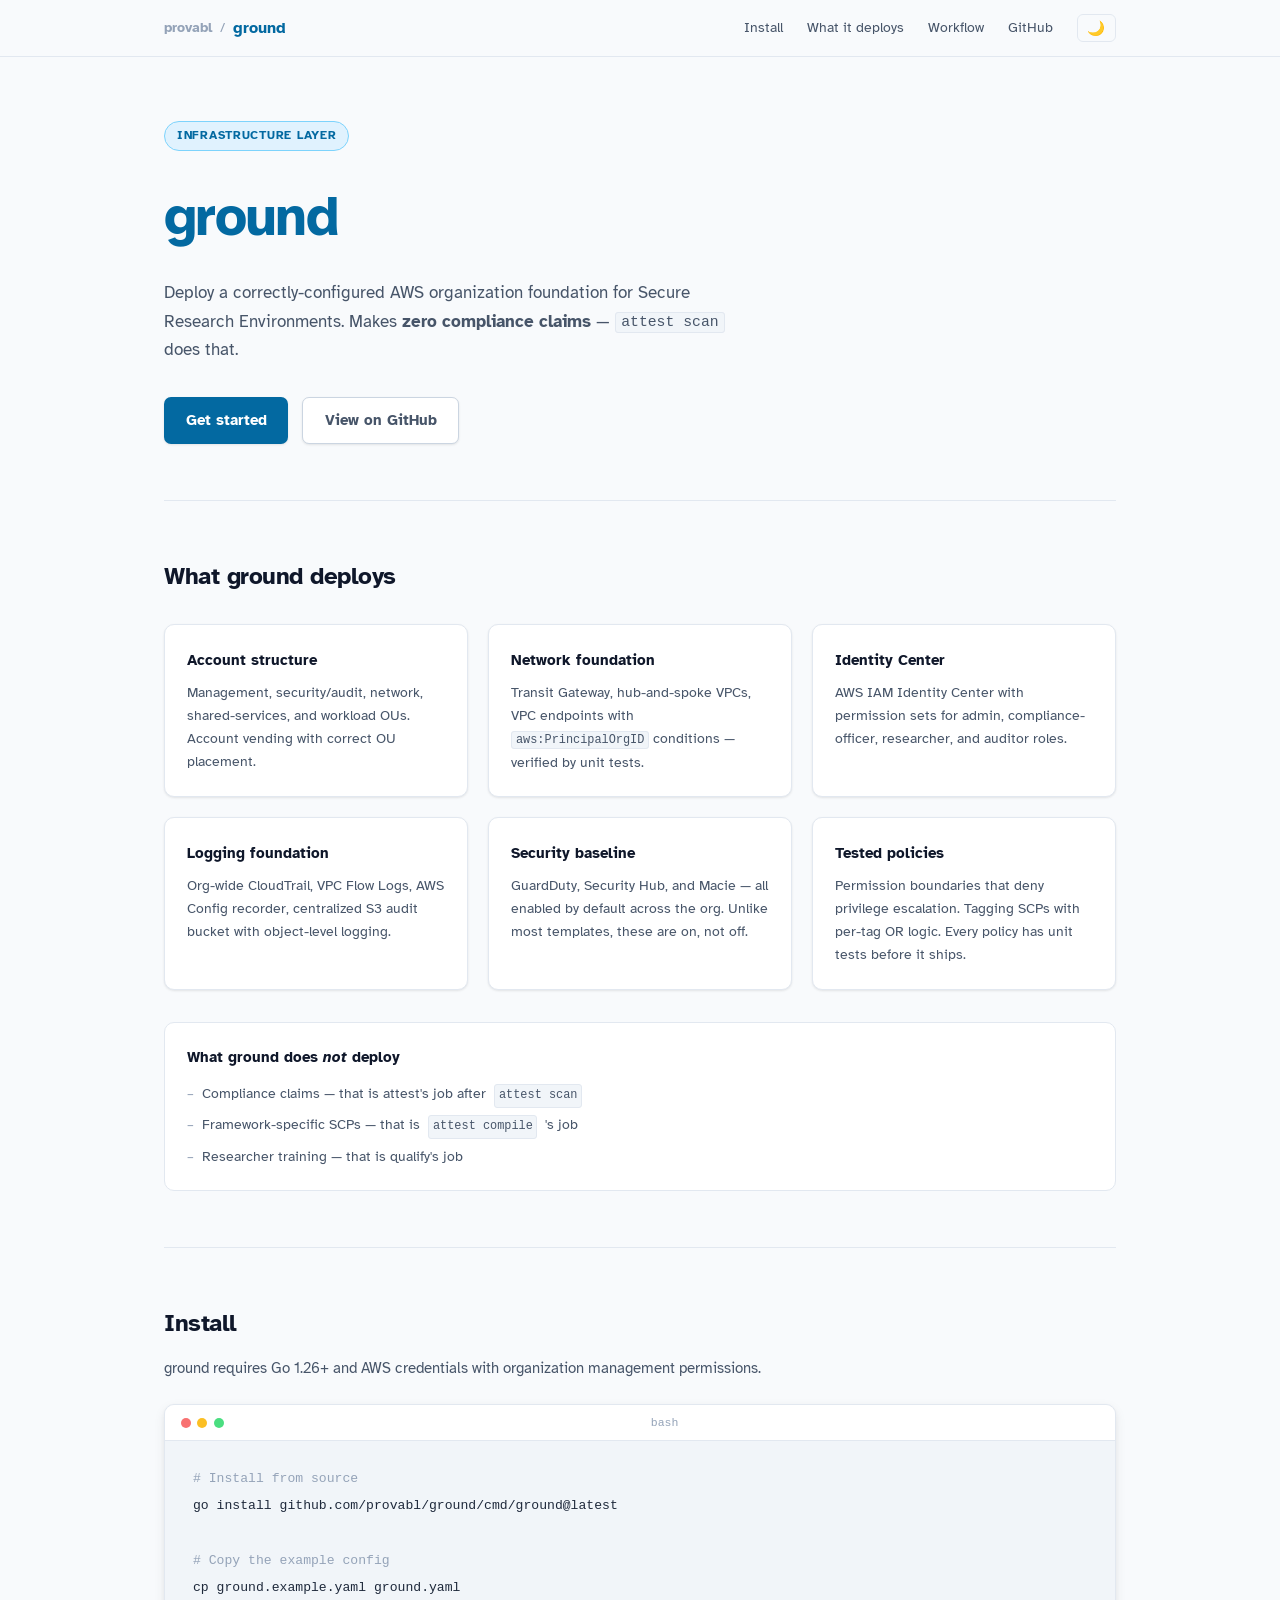
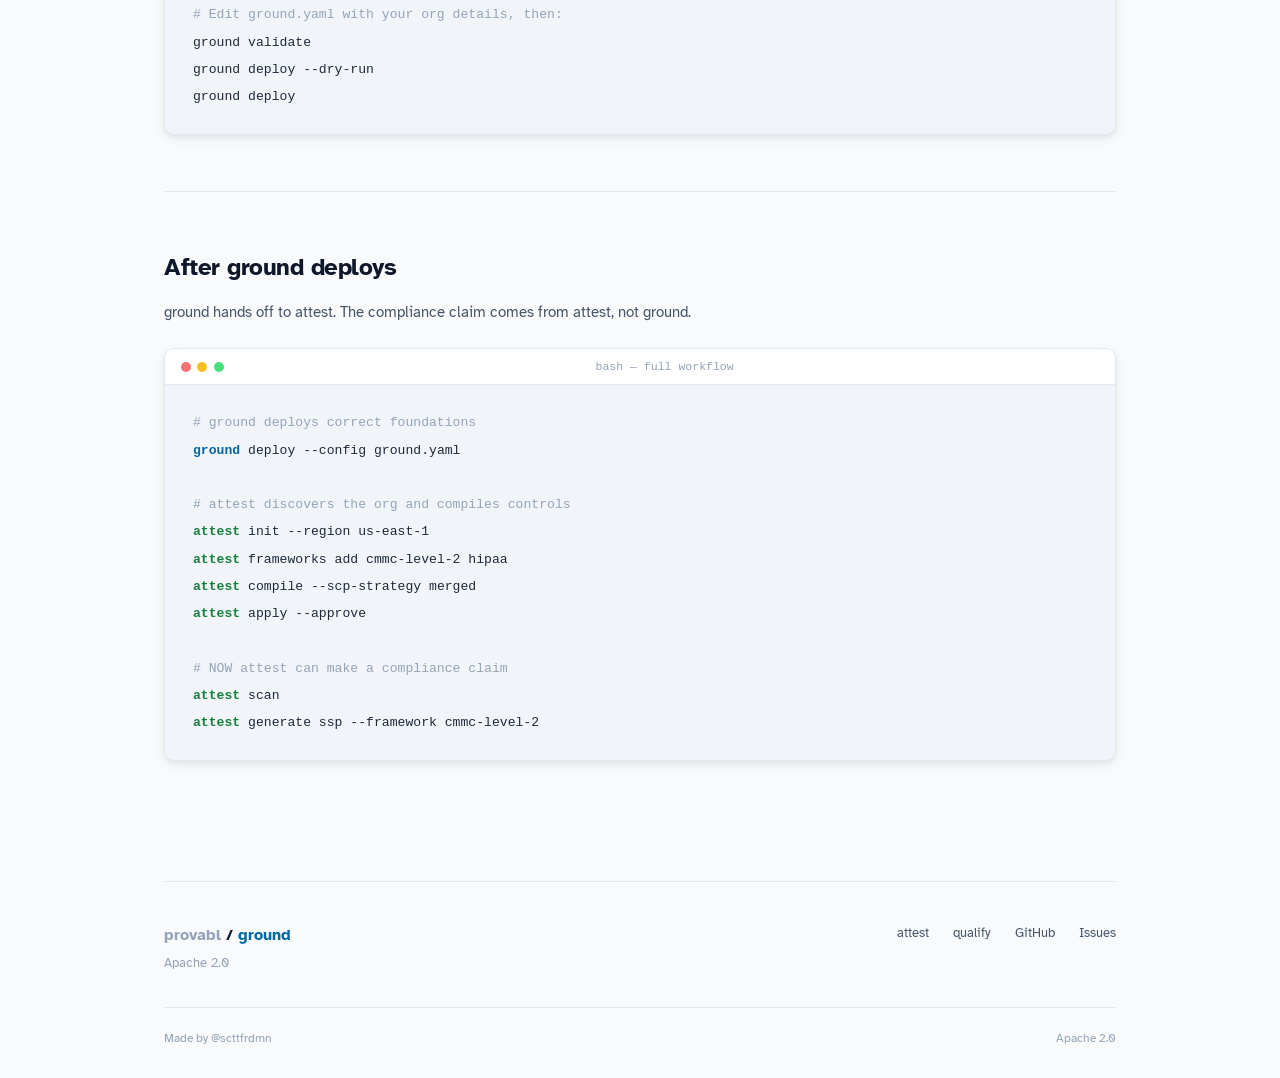
==== docs/index.html @ 7295899f "docs: add ground.provabl.dev site Light-default static site matching provabl.dev style. Atkinson Hyp" ====
<!DOCTYPE html>
<html lang="en">
<head>
    <meta charset="UTF-8">
    <meta name="viewport" content="width=device-width, initial-scale=1.0">
    <title>ground — SRE deployment foundation for AWS Secure Research Environments</title>
    <meta name="description" content="ground deploys a correctly-configured AWS organization that attest can manage. Zero compliance claims — attest makes those after attest scan.">
    <meta name="theme-color" content="#f8fafc">
    <script>(function(){var t=localStorage.getItem('theme')||'light';document.documentElement.setAttribute('data-theme',t);}());</script>
    <link rel="preconnect" href="https://fonts.googleapis.com">
    <link rel="preconnect" href="https://fonts.gstatic.com" crossorigin>
    <link rel="stylesheet" href="https://fonts.googleapis.com/css2?family=Atkinson+Hyperlegible:ital,wght@0,400;0,700;1,400;1,700&display=swap">
    <link rel="stylesheet" href="style.css">
    <link rel="icon" type="image/svg+xml" href="favicon.svg">
</head>
<body>
    <a href="#main-content" class="skip-link">Skip to main content</a>

    <nav class="nav" role="navigation" aria-label="Main navigation">
        <div class="nav-container">
            <div class="nav-brand-group">
                <a href="https://provabl.dev" class="nav-suite" aria-label="provabl suite home">provabl</a>
                <span class="nav-sep" aria-hidden="true">/</span>
                <span class="nav-product product-blue">ground</span>
            </div>
            <button class="hamburger" id="hamburger-btn" aria-label="Toggle navigation" aria-expanded="false" aria-controls="nav-links">
                <span></span><span></span><span></span>
            </button>
            <div class="nav-links" id="nav-links">
                <a href="#install">Install</a>
                <a href="#what-it-deploys">What it deploys</a>
                <a href="#workflow">Workflow</a>
                <a href="https://github.com/provabl/ground" target="_blank" rel="noopener noreferrer" aria-label="GitHub (opens in new tab)">GitHub</a>
                <button class="btn-theme" id="theme-toggle" aria-label="Toggle color theme">
                    <span id="theme-icon" aria-hidden="true">🌙</span>
                </button>
            </div>
        </div>
    </nav>

    <main id="main-content">
        <div class="container">

            <header class="hero">
                <div class="hero-eyebrow product-blue-tag">Infrastructure Layer</div>
                <h1 class="product-blue">ground</h1>
                <p class="hero-sub">
                    Deploy a correctly-configured AWS organization foundation for Secure Research Environments.
                    Makes <strong>zero compliance claims</strong> — <code>attest scan</code> does that.
                </p>
                <div class="hero-buttons">
                    <a href="#install" class="btn btn-blue">Get started</a>
                    <a href="https://github.com/provabl/ground" class="btn btn-secondary" target="_blank" rel="noopener noreferrer">View on GitHub</a>
                </div>
            </header>

            <section id="what-it-deploys" class="deploys-section" aria-labelledby="deploys-heading">
                <h2 id="deploys-heading">What ground deploys</h2>
                <div class="deploys-grid">
                    <div class="deploy-card">
                        <h3>Account structure</h3>
                        <p>Management, security/audit, network, shared-services, and workload OUs. Account vending with correct OU placement.</p>
                    </div>
                    <div class="deploy-card">
                        <h3>Network foundation</h3>
                        <p>Transit Gateway, hub-and-spoke VPCs, VPC endpoints with <code>aws:PrincipalOrgID</code> conditions — verified by unit tests.</p>
                    </div>
                    <div class="deploy-card">
                        <h3>Identity Center</h3>
                        <p>AWS IAM Identity Center with permission sets for admin, compliance-officer, researcher, and auditor roles.</p>
                    </div>
                    <div class="deploy-card">
                        <h3>Logging foundation</h3>
                        <p>Org-wide CloudTrail, VPC Flow Logs, AWS Config recorder, centralized S3 audit bucket with object-level logging.</p>
                    </div>
                    <div class="deploy-card">
                        <h3>Security baseline</h3>
                        <p>GuardDuty, Security Hub, and Macie — all enabled by default across the org. Unlike most templates, these are on, not off.</p>
                    </div>
                    <div class="deploy-card">
                        <h3>Tested policies</h3>
                        <p>Permission boundaries that deny privilege escalation. Tagging SCPs with per-tag OR logic. Every policy has unit tests before it ships.</p>
                    </div>
                </div>
                <div class="does-not">
                    <h3>What ground does <em>not</em> deploy</h3>
                    <ul>
                        <li>Compliance claims — that is attest's job after <code>attest scan</code></li>
                        <li>Framework-specific SCPs — that is <code>attest compile</code>'s job</li>
                        <li>Researcher training — that is qualify's job</li>
                    </ul>
                </div>
            </section>

            <section id="install" class="install-section" aria-labelledby="install-heading">
                <h2 id="install-heading">Install</h2>
                <p class="section-intro">ground requires Go 1.26+ and AWS credentials with organization management permissions.</p>
                <div class="code-block">
                    <div class="code-titlebar" aria-hidden="true">
                        <span class="dot dot-r"></span><span class="dot dot-y"></span><span class="dot dot-g"></span>
                        <span class="code-label">bash</span>
                    </div>
                    <pre><code><span class="cm"># Install from source</span>
go install github.com/provabl/ground/cmd/ground@latest

<span class="cm"># Copy the example config</span>
cp ground.example.yaml ground.yaml
<span class="cm"># Edit ground.yaml with your org details, then:</span>
ground validate
ground deploy --dry-run
ground deploy</code></pre>
                </div>
            </section>

            <section id="workflow" class="workflow-section" aria-labelledby="workflow-heading">
                <h2 id="workflow-heading">After ground deploys</h2>
                <p class="section-intro">ground hands off to attest. The compliance claim comes from attest, not ground.</p>
                <div class="code-block">
                    <div class="code-titlebar" aria-hidden="true">
                        <span class="dot dot-r"></span><span class="dot dot-y"></span><span class="dot dot-g"></span>
                        <span class="code-label">bash — full workflow</span>
                    </div>
                    <pre><code><span class="cm"># ground deploys correct foundations</span>
<span class="ground">ground</span> deploy --config ground.yaml

<span class="cm"># attest discovers the org and compiles controls</span>
<span class="attest">attest</span> init --region us-east-1
<span class="attest">attest</span> frameworks add cmmc-level-2 hipaa
<span class="attest">attest</span> compile --scp-strategy merged
<span class="attest">attest</span> apply --approve

<span class="cm"># NOW attest can make a compliance claim</span>
<span class="attest">attest</span> scan
<span class="attest">attest</span> generate ssp --framework cmmc-level-2</code></pre>
                </div>
            </section>

        </div>
    </main>

    <div class="container">
        <footer role="contentinfo">
            <div class="footer-inner">
                <div>
                    <div class="footer-suite">
                        <a href="https://provabl.dev">provabl</a> /
                        <span class="product-blue">ground</span>
                    </div>
                    <p class="footer-sub">Apache 2.0</p>
                </div>
                <nav class="footer-links" aria-label="Suite navigation">
                    <a href="https://attest.provabl.dev">attest</a>
                    <a href="https://qualify.provabl.dev">qualify</a>
                    <a href="https://github.com/provabl/ground">GitHub</a>
                    <a href="https://github.com/provabl/ground/issues">Issues</a>
                </nav>
            </div>
            <div class="footer-bottom">
                <span>Made by <a href="https://github.com/scttfrdmn">@scttfrdmn</a></span>
                <span>Apache 2.0</span>
            </div>
        </footer>
    </div>

    <script src="main.js"></script>
</body>
</html>
---- docs/style.css ----
/* ground.provabl.dev */

:root {
    --bg: #f8fafc;
    --bg-card: #ffffff;
    --bg-card-hover: #f1f5f9;
    --bg-code: #f1f5f9;
    --text-primary: #0f172a;
    --text-secondary: #475569;
    --text-muted: #94a3b8;
    --text-code: #1e293b;
    --accent: #0369a1;
    --accent-soft: #e0f2fe;
    --accent-mid: #7dd3fc;
    --border: #e2e8f0;
    --border-strong: #cbd5e1;
    --shadow-sm: 0 1px 3px rgba(0,0,0,0.06), 0 1px 2px rgba(0,0,0,0.04);
    --shadow-md: 0 4px 12px rgba(0,0,0,0.07), 0 2px 4px rgba(0,0,0,0.04);
    --shadow-lg: 0 8px 24px rgba(0,0,0,0.08), 0 4px 8px rgba(0,0,0,0.04);
    --nav-bg: rgba(248, 250, 252, 0.92);
}

[data-theme="dark"] {
    --bg: #0c1017;
    --bg-card: #141c28;
    --bg-card-hover: #1a2535;
    --bg-code: #0f1923;
    --text-primary: #e2e8f0;
    --text-secondary: #94a3b8;
    --text-muted: #64748b;
    --text-code: #cbd5e1;
    --accent: #38bdf8;
    --accent-soft: rgba(56, 189, 248, 0.1);
    --accent-mid: #0369a1;
    --border: rgba(255, 255, 255, 0.08);
    --border-strong: rgba(255, 255, 255, 0.14);
    --shadow-sm: 0 1px 3px rgba(0,0,0,0.3);
    --shadow-md: 0 4px 12px rgba(0,0,0,0.4);
    --shadow-lg: 0 8px 24px rgba(0,0,0,0.5);
    --nav-bg: rgba(12, 16, 23, 0.92);
}

.theme-transitioning, .theme-transitioning *, .theme-transitioning *::before, .theme-transitioning *::after {
    transition: background-color 0.2s ease, color 0.2s ease, border-color 0.2s ease, box-shadow 0.2s ease !important;
}

*, *::before, *::after { box-sizing: border-box; margin: 0; padding: 0; }
html { scroll-behavior: smooth; }

body {
    background: var(--bg); color: var(--text-primary);
    font-family: 'Atkinson Hyperlegible', -apple-system, BlinkMacSystemFont, 'Segoe UI', system-ui, sans-serif;
    font-size: 1rem; line-height: 1.65; min-height: 100vh;
    -webkit-font-smoothing: antialiased;
}

.sr-only { position: absolute; width: 1px; height: 1px; padding: 0; margin: -1px; overflow: hidden; clip: rect(0,0,0,0); white-space: nowrap; border: 0; }
.skip-link { position: absolute; left: -9999px; top: auto; width: 1px; height: 1px; overflow: hidden; z-index: 10000; padding: 0.75rem 1.25rem; background: var(--accent); color: #fff; font-weight: 700; text-decoration: none; border-radius: 0 0 6px 0; }
.skip-link:focus { position: fixed; left: 0; top: 0; width: auto; height: auto; }

/* Nav */
.nav { position: sticky; top: 0; z-index: 100; background: var(--nav-bg); backdrop-filter: blur(10px); border-bottom: 1px solid var(--border); }
.nav-container { max-width: 1000px; margin: 0 auto; padding: 0 1.5rem; display: flex; align-items: center; justify-content: space-between; height: 56px; }
.nav-brand-group { display: flex; align-items: center; gap: 0.5rem; }
.nav-suite { color: var(--text-muted); text-decoration: none; font-size: 0.9rem; font-weight: 600; transition: color 0.15s; }
.nav-suite:hover { color: var(--text-secondary); }
.nav-sep { color: var(--text-muted); font-size: 0.9rem; }
.nav-product { font-size: 1rem; font-weight: 800; }
.product-blue { color: var(--accent); }
.nav-links { display: flex; align-items: center; gap: 1.5rem; }
.nav-links a { color: var(--text-secondary); text-decoration: none; font-size: 0.88rem; font-weight: 500; transition: color 0.15s; }
.nav-links a:hover { color: var(--text-primary); }
.btn-theme { background: none; border: 1px solid var(--border); border-radius: 6px; padding: 0.3rem 0.6rem; cursor: pointer; color: var(--text-secondary); font-size: 0.9rem; transition: all 0.15s; }
.btn-theme:hover { border-color: var(--border-strong); color: var(--text-primary); }
.hamburger { display: none; flex-direction: column; gap: 5px; background: none; border: none; cursor: pointer; padding: 4px; }
.hamburger span { display: block; width: 22px; height: 2px; background: var(--text-primary); border-radius: 2px; transition: all 0.2s; }

/* Layout */
.container { max-width: 1000px; margin: 0 auto; padding: 0 1.5rem; }

/* Hero */
.hero { padding: 4rem 0 3.5rem; }
.hero-eyebrow { display: inline-block; padding: 0.25rem 0.75rem; background: var(--accent-soft); border: 1px solid var(--accent-mid); border-radius: 100px; font-size: 0.75rem; font-weight: 700; color: var(--accent); letter-spacing: 0.06em; text-transform: uppercase; margin-bottom: 1.25rem; }
[data-theme="dark"] .hero-eyebrow { border-color: rgba(56, 189, 248, 0.25); }
.product-blue-tag { background: var(--accent-soft); border-color: var(--accent-mid); color: var(--accent); }
.hero h1 { font-size: clamp(2.25rem, 5vw, 3.5rem); font-weight: 800; letter-spacing: -0.03em; margin-bottom: 1rem; }
.hero-sub { font-size: 1.05rem; color: var(--text-secondary); max-width: 580px; margin-bottom: 2rem; line-height: 1.7; }
.hero-sub code { font-family: 'SF Mono', 'Fira Code', ui-monospace, monospace; font-size: 0.88em; background: var(--bg-code); padding: 0.1em 0.35em; border-radius: 3px; border: 1px solid var(--border); }
.hero-buttons { display: flex; gap: 0.875rem; flex-wrap: wrap; }
.btn { display: inline-flex; align-items: center; gap: 0.4rem; padding: 0.65rem 1.35rem; border-radius: 7px; font-size: 0.92rem; font-weight: 600; text-decoration: none; transition: all 0.15s; border: none; cursor: pointer; font-family: inherit; box-shadow: var(--shadow-sm); }
.btn-blue { background: var(--accent); color: #fff; }
.btn-blue:hover { filter: brightness(1.1); box-shadow: var(--shadow-md); transform: translateY(-1px); }
.btn-secondary { background: var(--bg-card); border: 1px solid var(--border-strong); color: var(--text-secondary); }
.btn-secondary:hover { border-color: var(--accent); color: var(--accent); box-shadow: var(--shadow-md); transform: translateY(-1px); }

/* What it deploys */
.deploys-section { padding: 3.5rem 0; border-top: 1px solid var(--border); }
.deploys-section h2 { font-size: 1.5rem; font-weight: 800; letter-spacing: -0.02em; margin-bottom: 1.75rem; }
.deploys-grid { display: grid; grid-template-columns: repeat(auto-fit, minmax(270px, 1fr)); gap: 1.25rem; margin-bottom: 2rem; }
.deploy-card { background: var(--bg-card); border: 1px solid var(--border); border-radius: 10px; padding: 1.4rem; box-shadow: var(--shadow-sm); }
.deploy-card h3 { font-size: 0.95rem; font-weight: 700; margin-bottom: 0.5rem; }
.deploy-card p { font-size: 0.875rem; color: var(--text-secondary); line-height: 1.65; }
.deploy-card code { font-family: 'SF Mono', 'Fira Code', ui-monospace, monospace; font-size: 0.85em; background: var(--bg-code); padding: 0.1em 0.3em; border-radius: 3px; border: 1px solid var(--border); }
.does-not { background: var(--bg-card); border: 1px solid var(--border); border-radius: 10px; padding: 1.4rem; }
.does-not h3 { font-size: 0.95rem; font-weight: 700; margin-bottom: 0.75rem; }
.does-not ul { list-style: none; display: flex; flex-direction: column; gap: 0.35rem; }
.does-not li { font-size: 0.875rem; color: var(--text-secondary); display: flex; align-items: baseline; gap: 0.5rem; }
.does-not li::before { content: '–'; color: var(--text-muted); flex-shrink: 0; }
.does-not code { font-family: 'SF Mono', 'Fira Code', ui-monospace, monospace; font-size: 0.85em; background: var(--bg-code); padding: 0.1em 0.3em; border-radius: 3px; border: 1px solid var(--border); }

/* Install / Workflow */
.install-section, .workflow-section { padding: 3.5rem 0; border-top: 1px solid var(--border); }
.install-section h2, .workflow-section h2 { font-size: 1.5rem; font-weight: 800; letter-spacing: -0.02em; margin-bottom: 0.75rem; }
.section-intro { color: var(--text-secondary); font-size: 0.92rem; margin-bottom: 1.5rem; }

.code-block { background: var(--bg-code); border: 1px solid var(--border); border-radius: 10px; overflow: hidden; box-shadow: var(--shadow-md); }
.code-titlebar { background: var(--bg-card); border-bottom: 1px solid var(--border); padding: 0.5rem 1rem; display: flex; align-items: center; gap: 0.4rem; }
.dot { width: 10px; height: 10px; border-radius: 50%; flex-shrink: 0; }
.dot-r { background: #f87171; } .dot-y { background: #fbbf24; } .dot-g { background: #4ade80; }
.code-label { margin-left: auto; margin-right: auto; font-size: 0.72rem; color: var(--text-muted); font-family: 'SF Mono', ui-monospace, monospace; }
.code-block pre { padding: 1.5rem 1.75rem; overflow-x: auto; }
.code-block code { font-family: 'SF Mono', 'Fira Code', 'Cascadia Code', ui-monospace, monospace; font-size: 0.82rem; line-height: 2; color: var(--text-code); background: none; border: none; padding: 0; }
.code-block .cm { color: var(--text-muted); }
.code-block .ground { color: var(--accent); font-weight: 700; }
.code-block .attest { color: #15803d; font-weight: 700; }
[data-theme="dark"] .code-block .attest { color: #4ade80; }

/* Footer */
footer { border-top: 1px solid var(--border); padding: 2.5rem 0 2rem; margin-top: 4rem; }
.footer-inner { display: flex; flex-wrap: wrap; gap: 2rem; justify-content: space-between; align-items: flex-start; margin-bottom: 2rem; }
.footer-suite { font-size: 1rem; font-weight: 700; }
.footer-suite a { color: var(--text-muted); text-decoration: none; font-weight: 600; }
.footer-suite a:hover { color: var(--text-secondary); }
.footer-sub { font-size: 0.8rem; color: var(--text-muted); margin-top: 0.3rem; }
.footer-links { display: flex; flex-wrap: wrap; gap: 0.5rem 1.5rem; }
.footer-links a { font-size: 0.84rem; color: var(--text-secondary); text-decoration: none; transition: color 0.15s; }
.footer-links a:hover { color: var(--text-primary); }
.footer-bottom { border-top: 1px solid var(--border); padding-top: 1.25rem; display: flex; flex-wrap: wrap; gap: 0.75rem; justify-content: space-between; align-items: center; font-size: 0.78rem; color: var(--text-muted); }
.footer-bottom a { color: var(--text-muted); text-decoration: none; }
.footer-bottom a:hover { color: var(--text-secondary); }

@media (max-width: 640px) {
    .nav-links { display: none; flex-direction: column; position: absolute; top: 56px; left: 0; right: 0; background: var(--bg); border-bottom: 1px solid var(--border); padding: 1rem 1.5rem 1.5rem; gap: 1rem; }
    .nav-links.open { display: flex; }
    .hamburger { display: flex; }
    .hero { padding: 2.5rem 0 2rem; }
    .hero-buttons { flex-direction: column; }
    .code-block pre { padding: 1.25rem; }
    .code-block code { font-size: 0.75rem; }
}
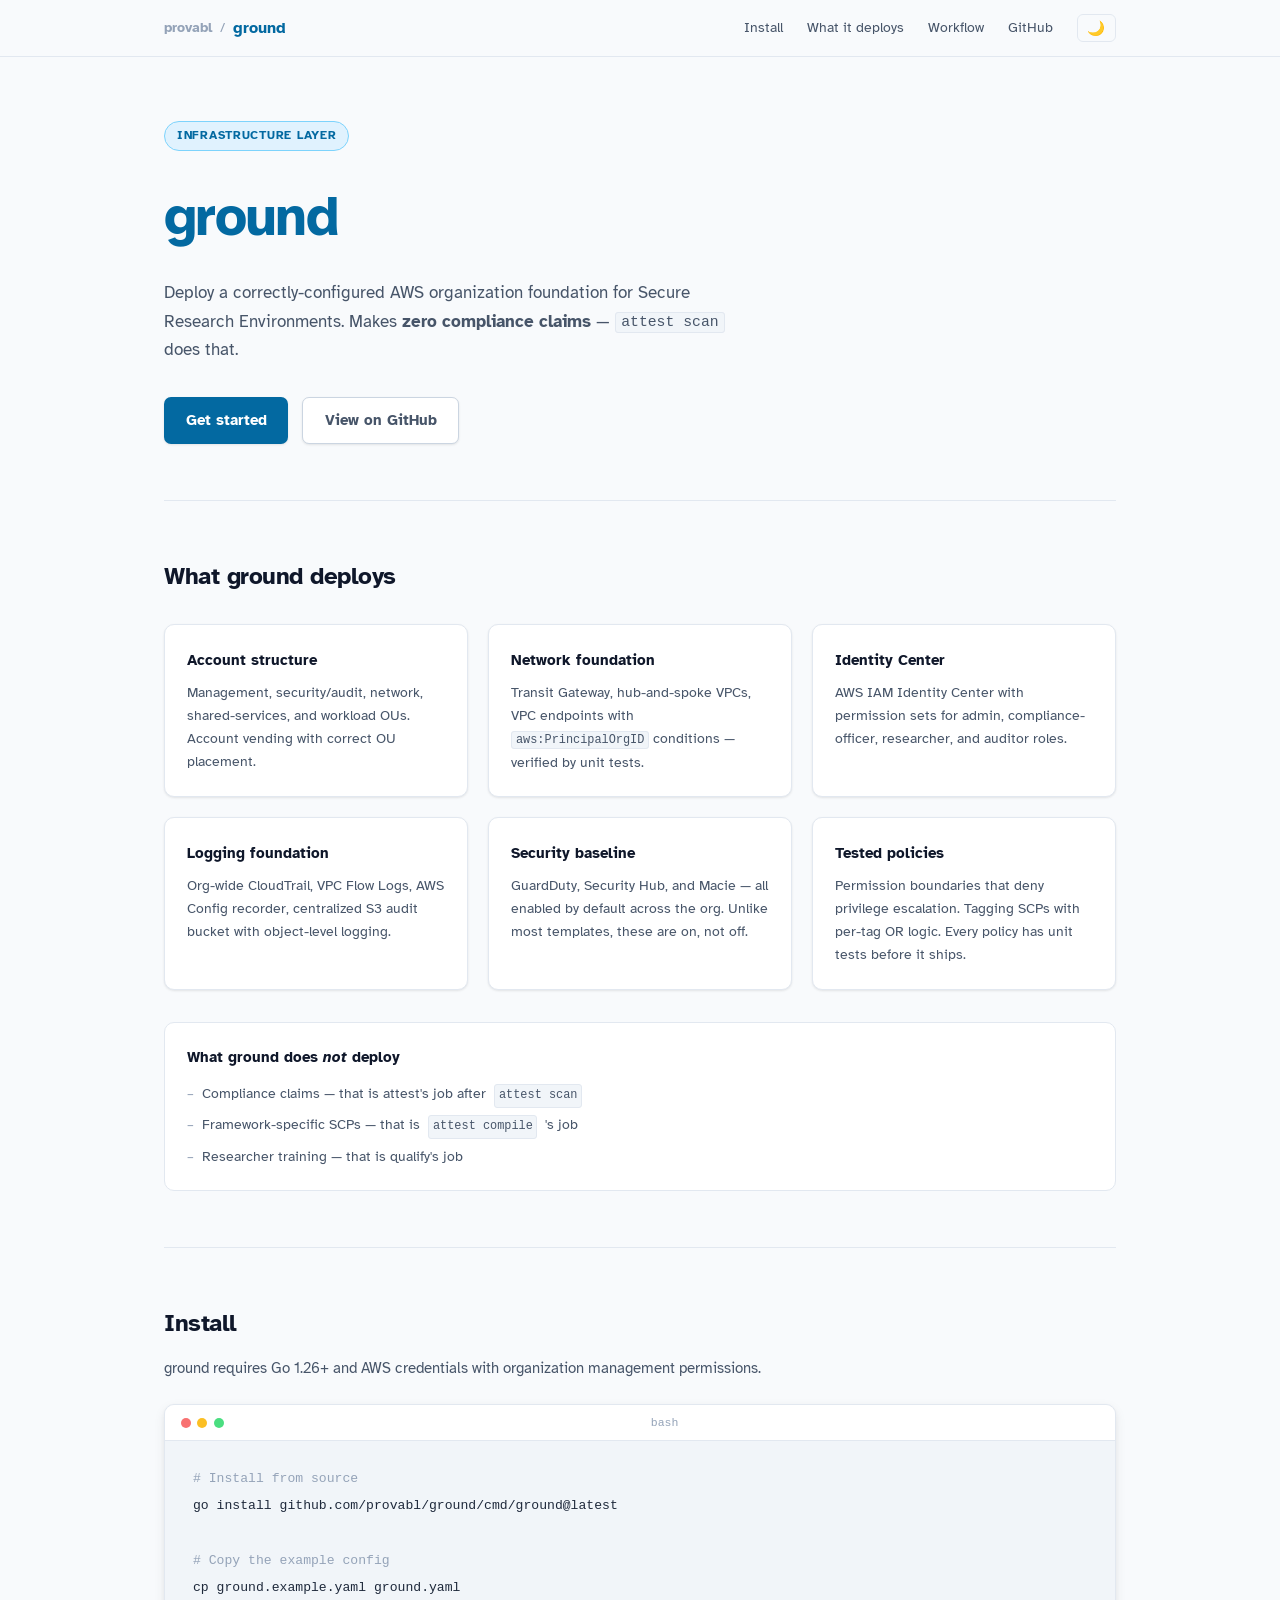
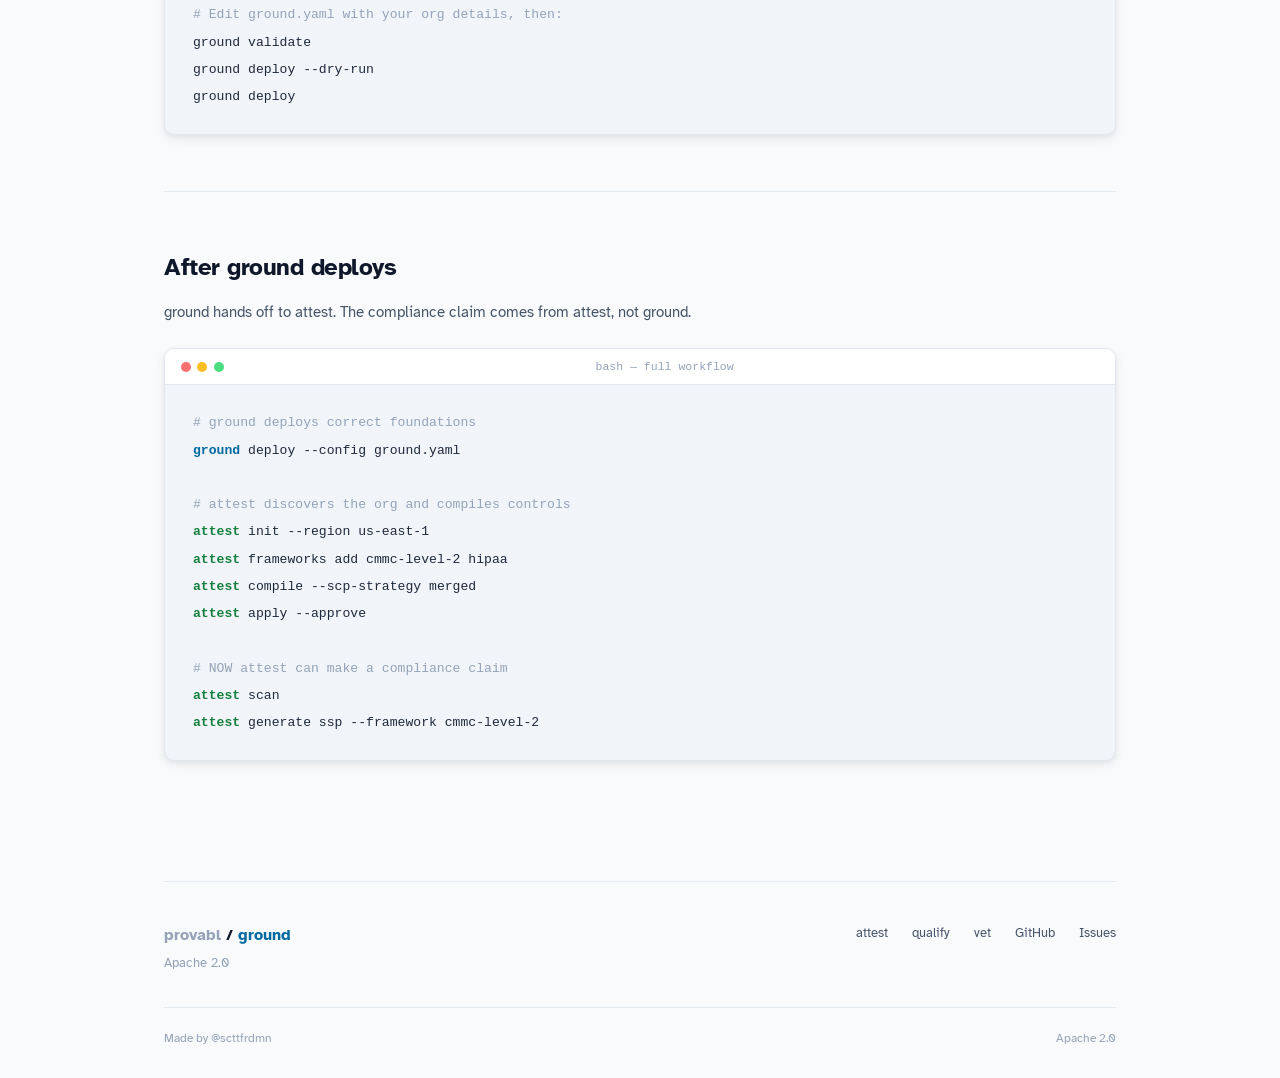
==== commit ee239e22: "docs: update CHANGELOG with Phase 1 CloudFormation/AWS SDK work, add vet footer link" ====
--- a/docs/index.html
+++ b/docs/index.html
@@ -151,6 +151,7 @@
                 <nav class="footer-links" aria-label="Suite navigation">
                     <a href="https://attest.provabl.dev">attest</a>
                     <a href="https://qualify.provabl.dev">qualify</a>
+                    <a href="https://vet.provabl.dev">vet</a>
                     <a href="https://github.com/provabl/ground">GitHub</a>
                     <a href="https://github.com/provabl/ground/issues">Issues</a>
                 </nav>
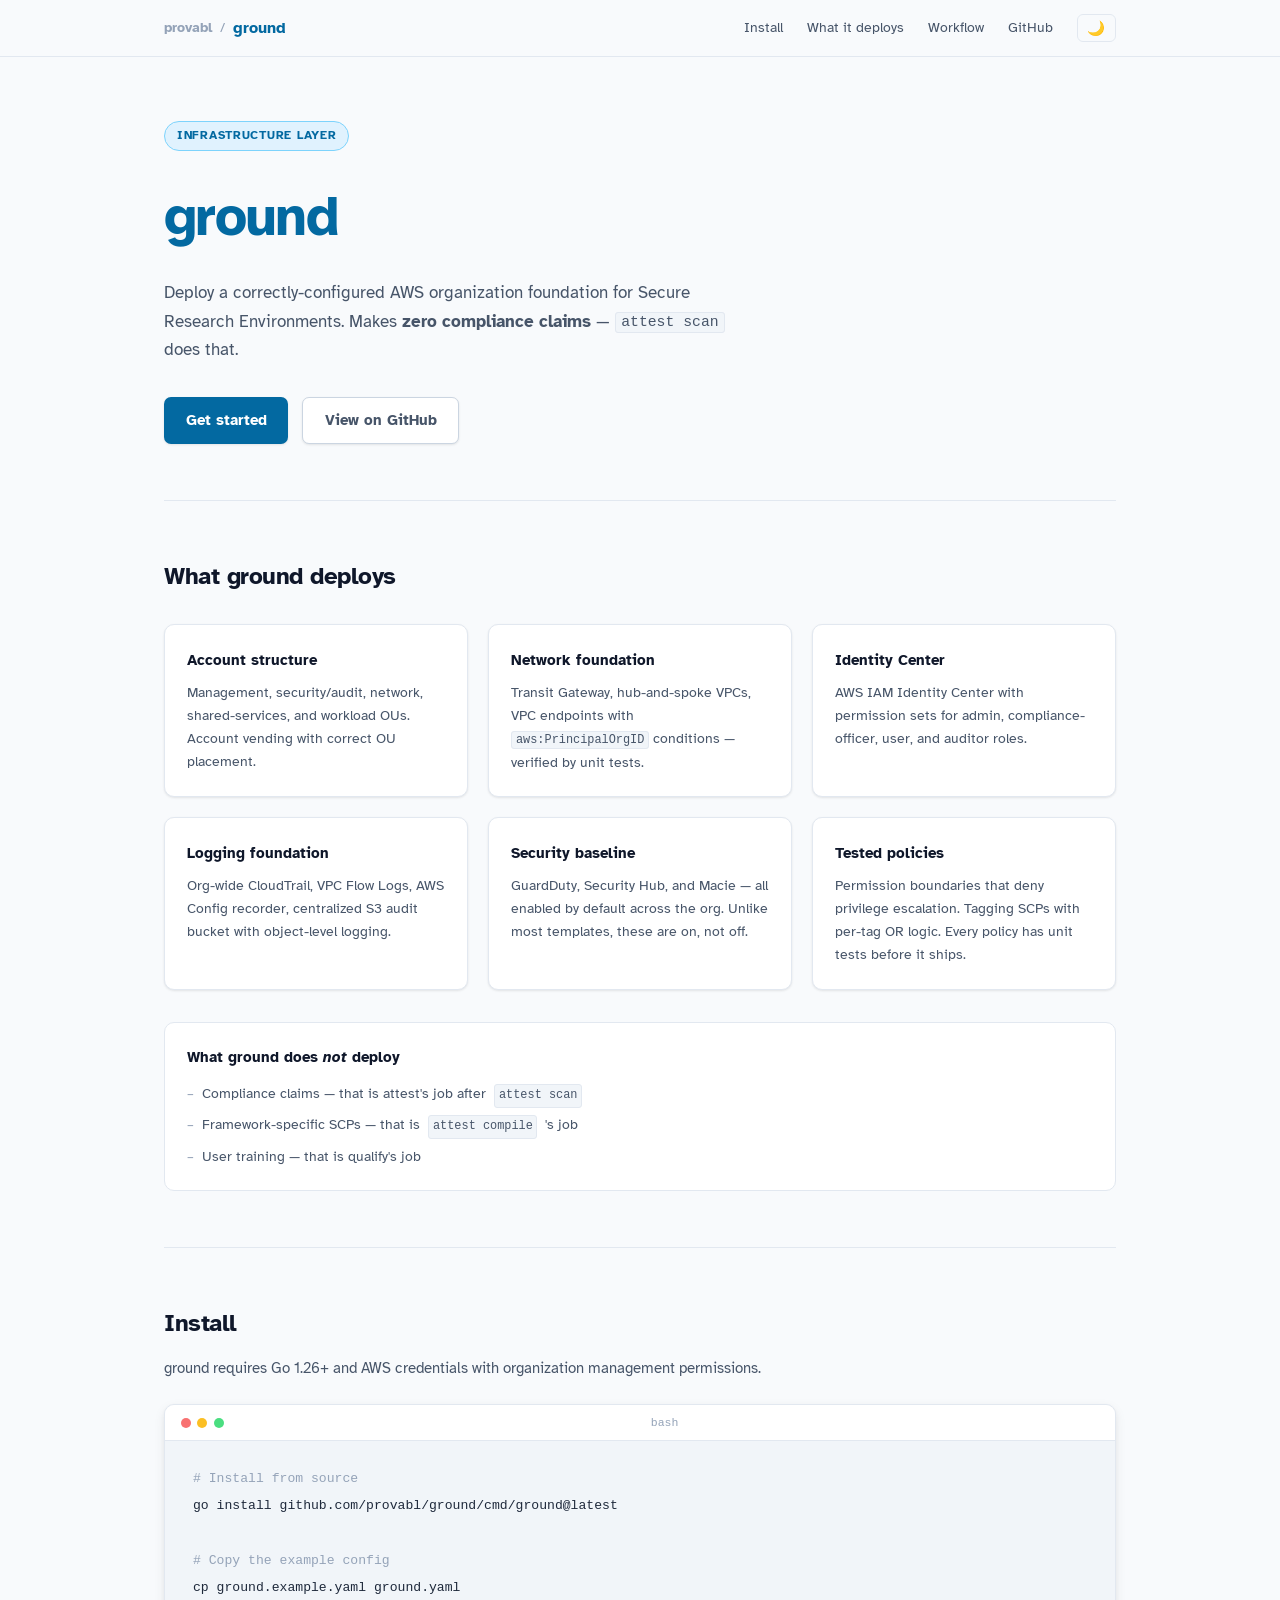
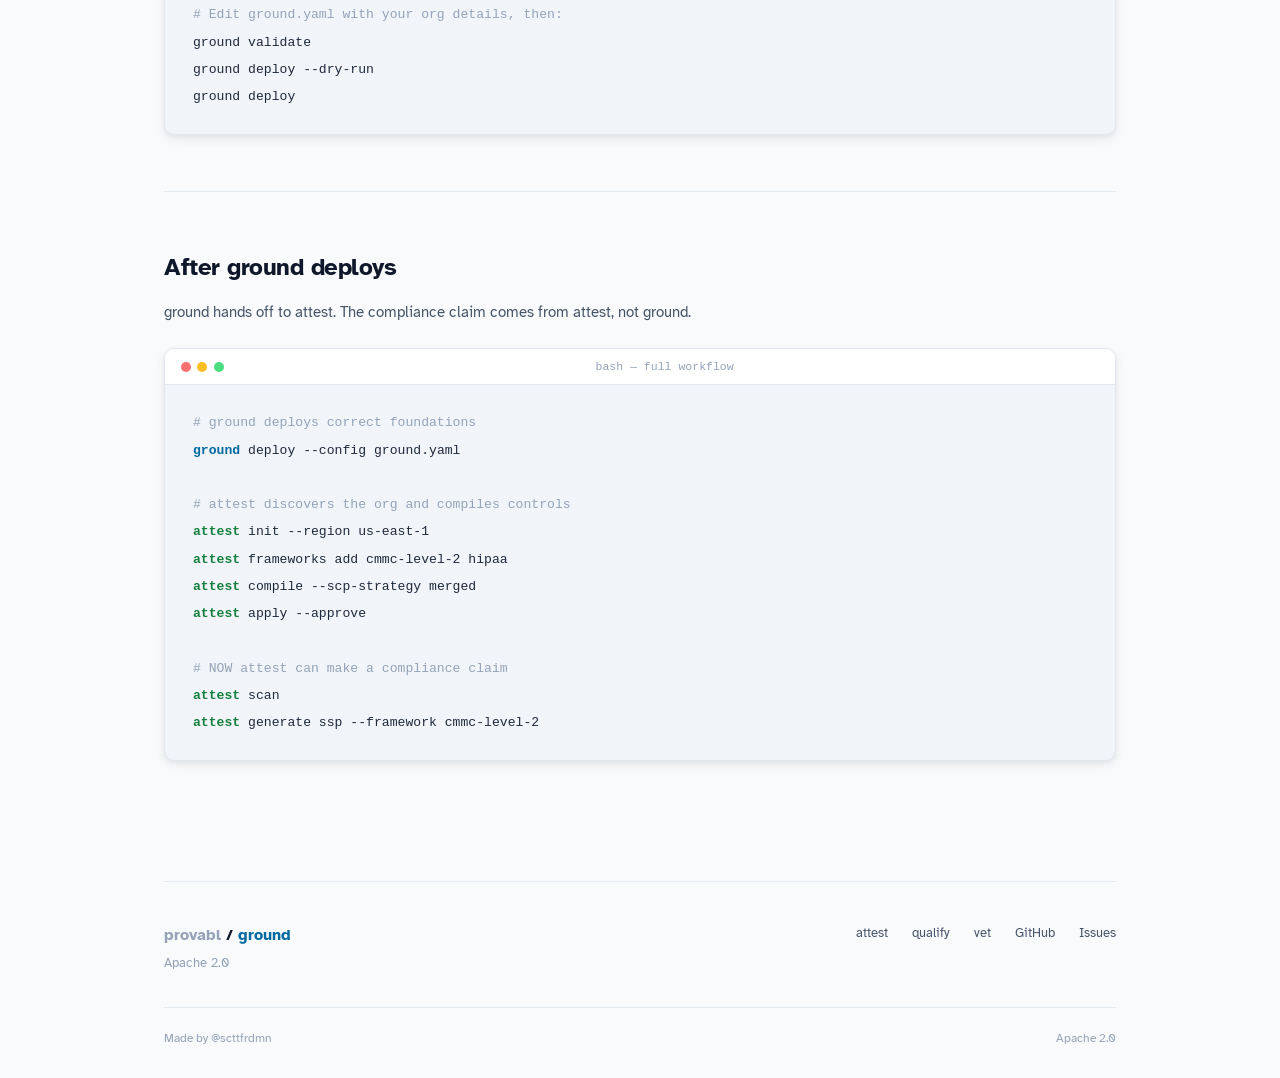
==== commit 2c5c5f12: "docs: researcher → user throughout" ====
--- a/docs/index.html
+++ b/docs/index.html
@@ -67,7 +67,7 @@
                     </div>
                     <div class="deploy-card">
                         <h3>Identity Center</h3>
-                        <p>AWS IAM Identity Center with permission sets for admin, compliance-officer, researcher, and auditor roles.</p>
+                        <p>AWS IAM Identity Center with permission sets for admin, compliance-officer, user, and auditor roles.</p>
                     </div>
                     <div class="deploy-card">
                         <h3>Logging foundation</h3>
@@ -87,7 +87,7 @@
                     <ul>
                         <li>Compliance claims — that is attest's job after <code>attest scan</code></li>
                         <li>Framework-specific SCPs — that is <code>attest compile</code>'s job</li>
-                        <li>Researcher training — that is qualify's job</li>
+                        <li>User training — that is qualify's job</li>
                     </ul>
                 </div>
             </section>
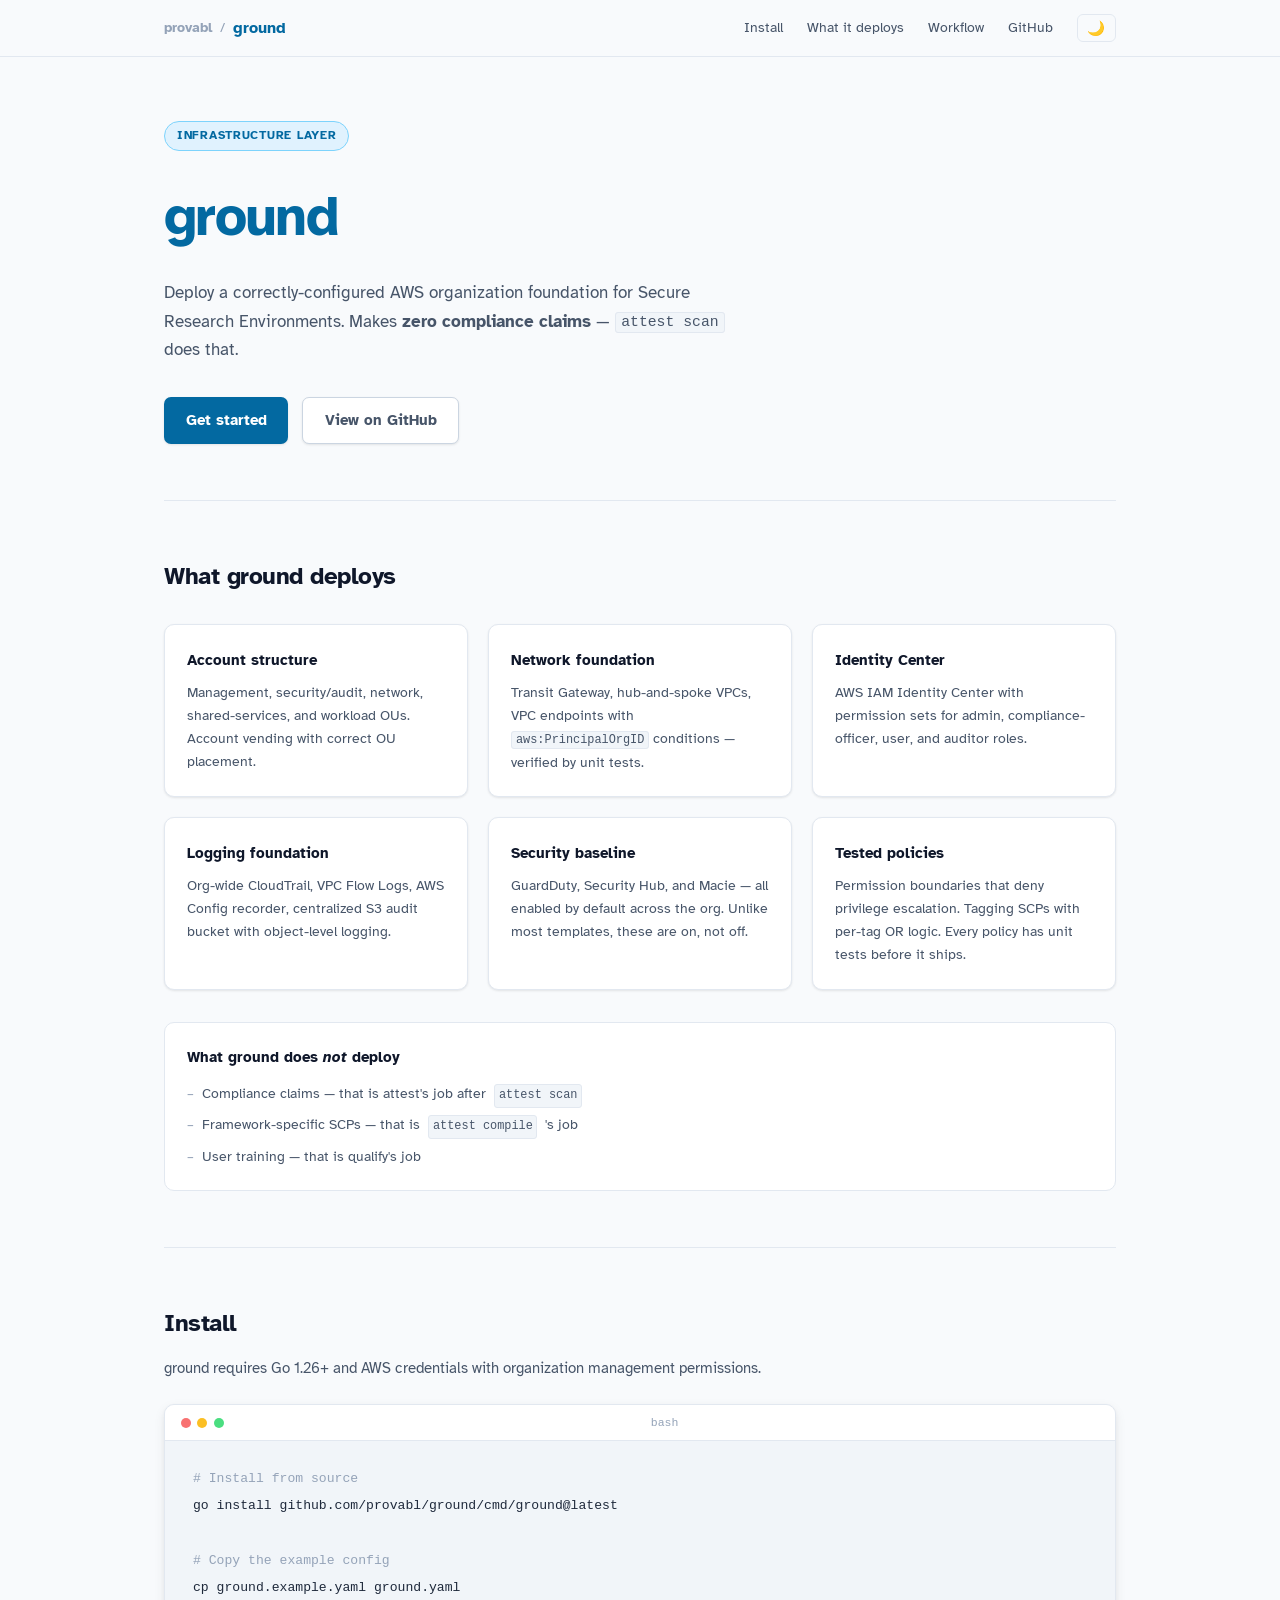
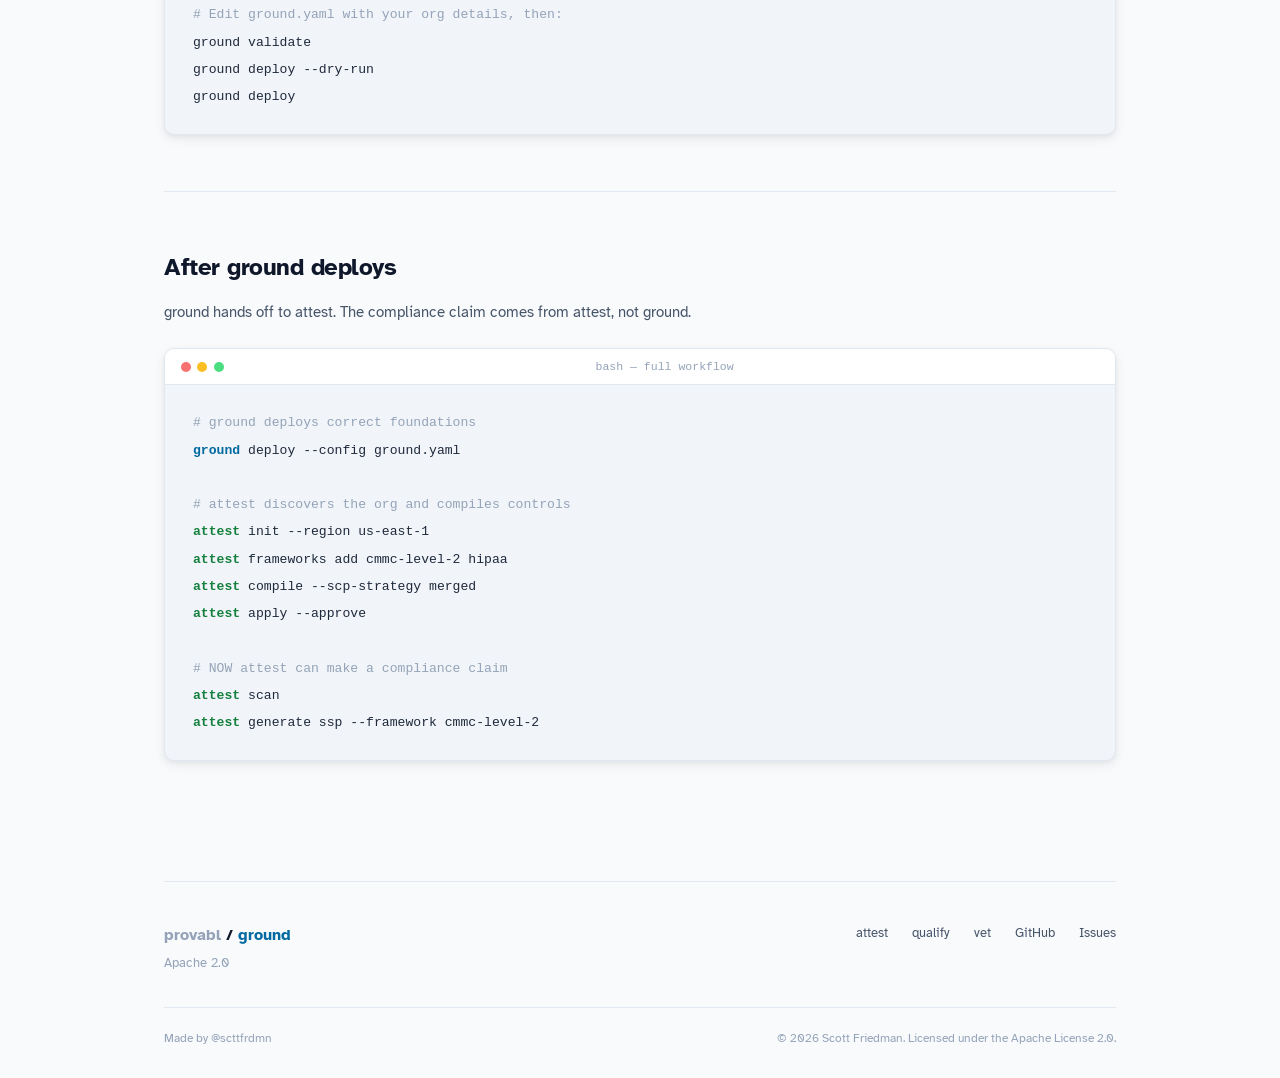
==== commit 719641d3: "docs: add copyright notice to footer" ====
--- a/docs/index.html
+++ b/docs/index.html
@@ -158,7 +158,7 @@
             </div>
             <div class="footer-bottom">
                 <span>Made by <a href="https://github.com/scttfrdmn">@scttfrdmn</a></span>
-                <span>Apache 2.0</span>
+                <span>© 2026 Scott Friedman. Licensed under the <a href="https://www.apache.org/licenses/LICENSE-2.0" target="_blank" rel="noopener noreferrer">Apache License 2.0</a>.</span>
             </div>
         </footer>
     </div>
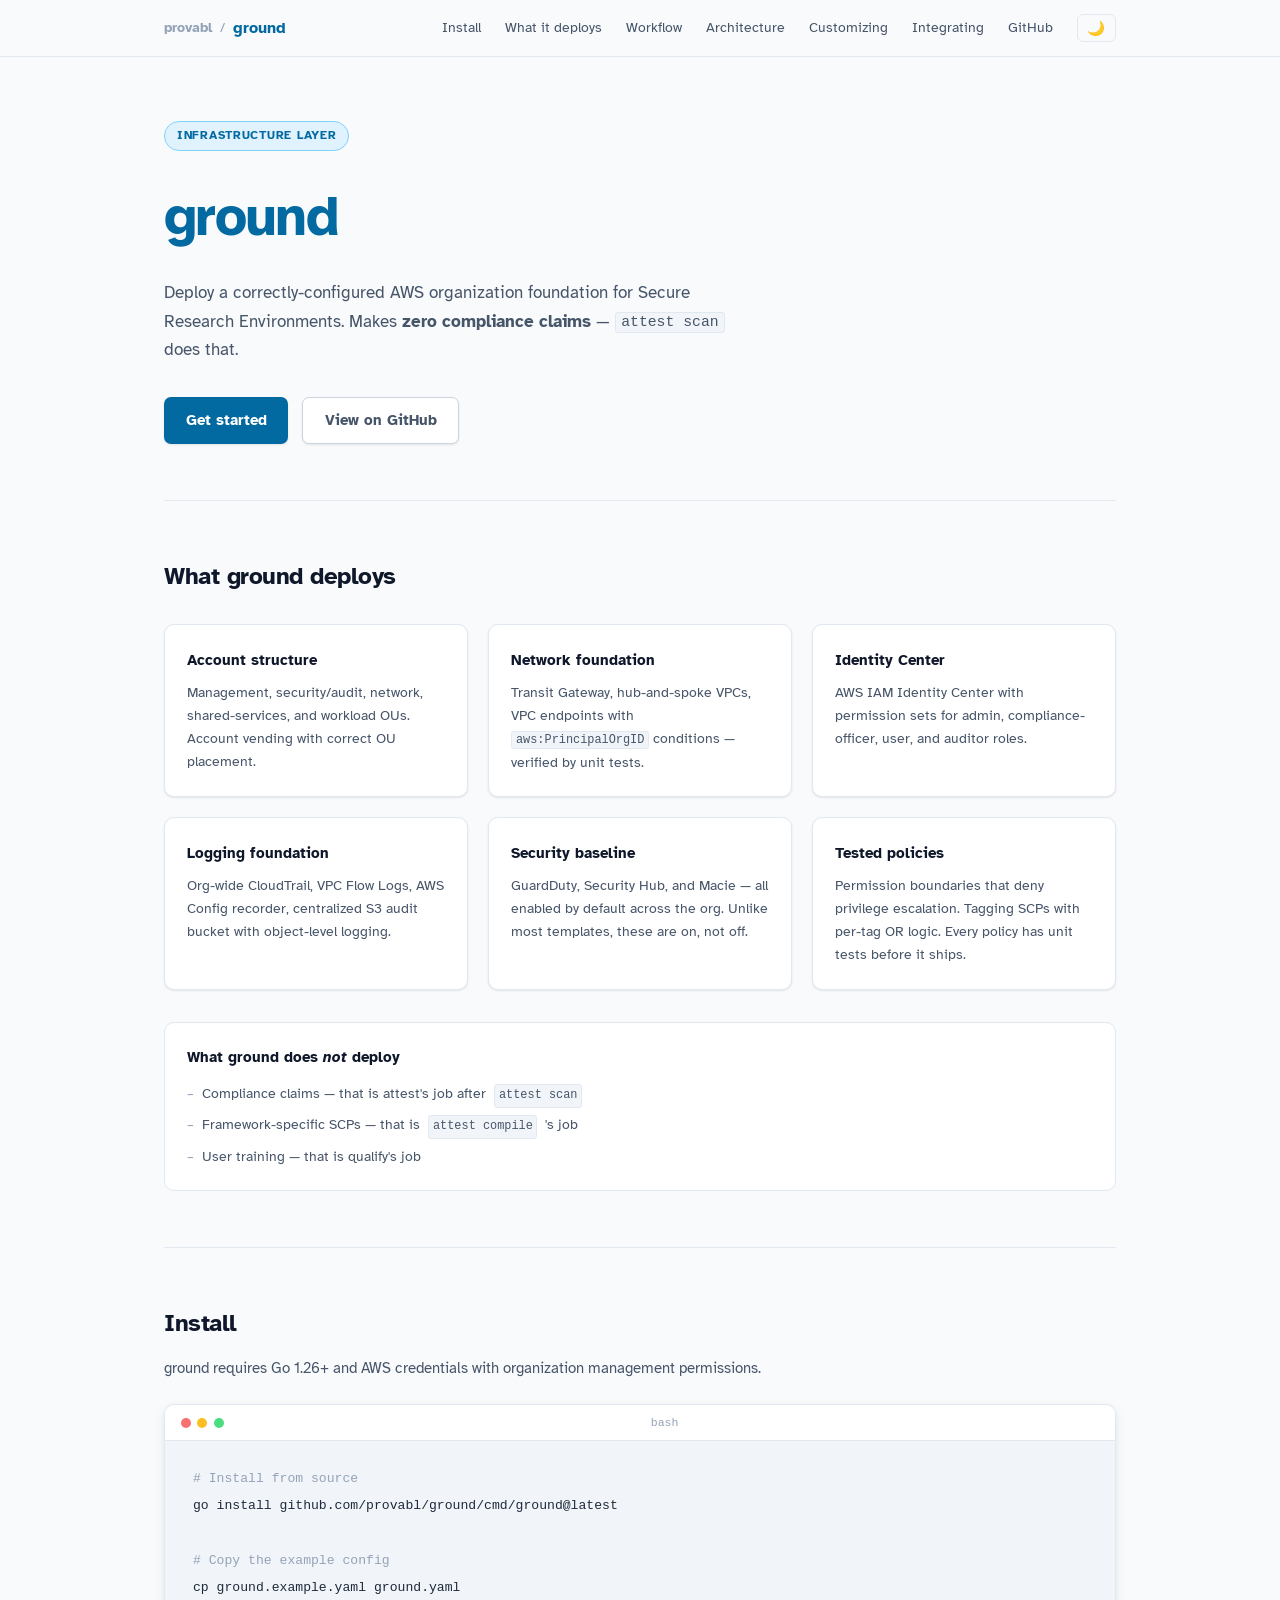
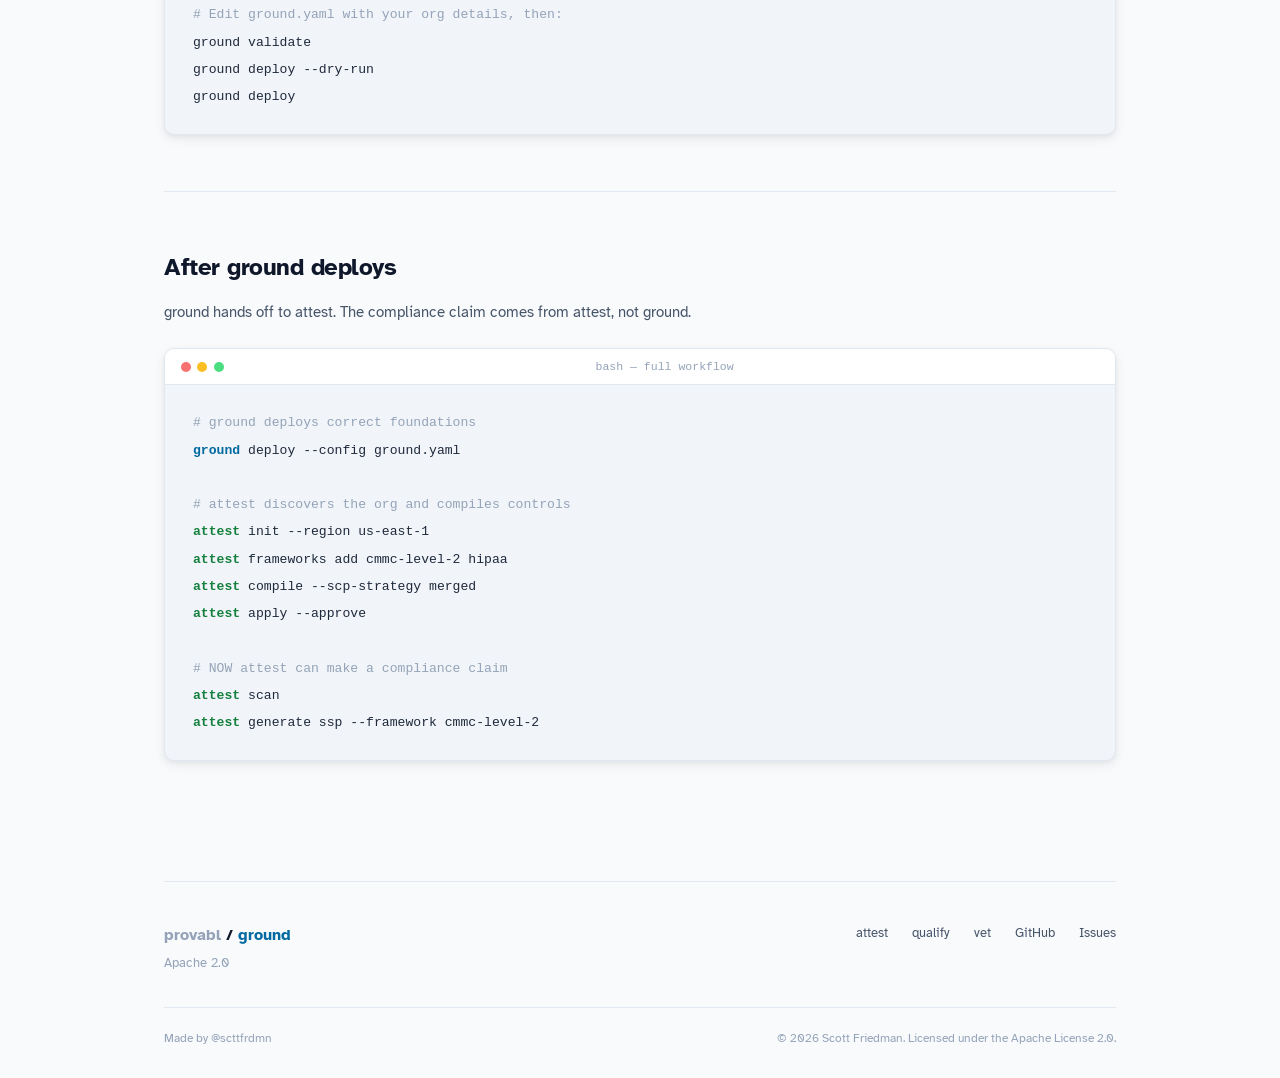
==== commit 90332f95: "docs: architecture diagrams, customization guide, integration guide docs/architecture.html: four Mer" ====
--- a/docs/index.html
+++ b/docs/index.html
@@ -30,6 +30,9 @@
                 <a href="#install">Install</a>
                 <a href="#what-it-deploys">What it deploys</a>
                 <a href="#workflow">Workflow</a>
+                <a href="architecture.html">Architecture</a>
+                <a href="customizing.html">Customizing</a>
+                <a href="integrating.html">Integrating</a>
                 <a href="https://github.com/provabl/ground" target="_blank" rel="noopener noreferrer" aria-label="GitHub (opens in new tab)">GitHub</a>
                 <button class="btn-theme" id="theme-toggle" aria-label="Toggle color theme">
                     <span id="theme-icon" aria-hidden="true">🌙</span>
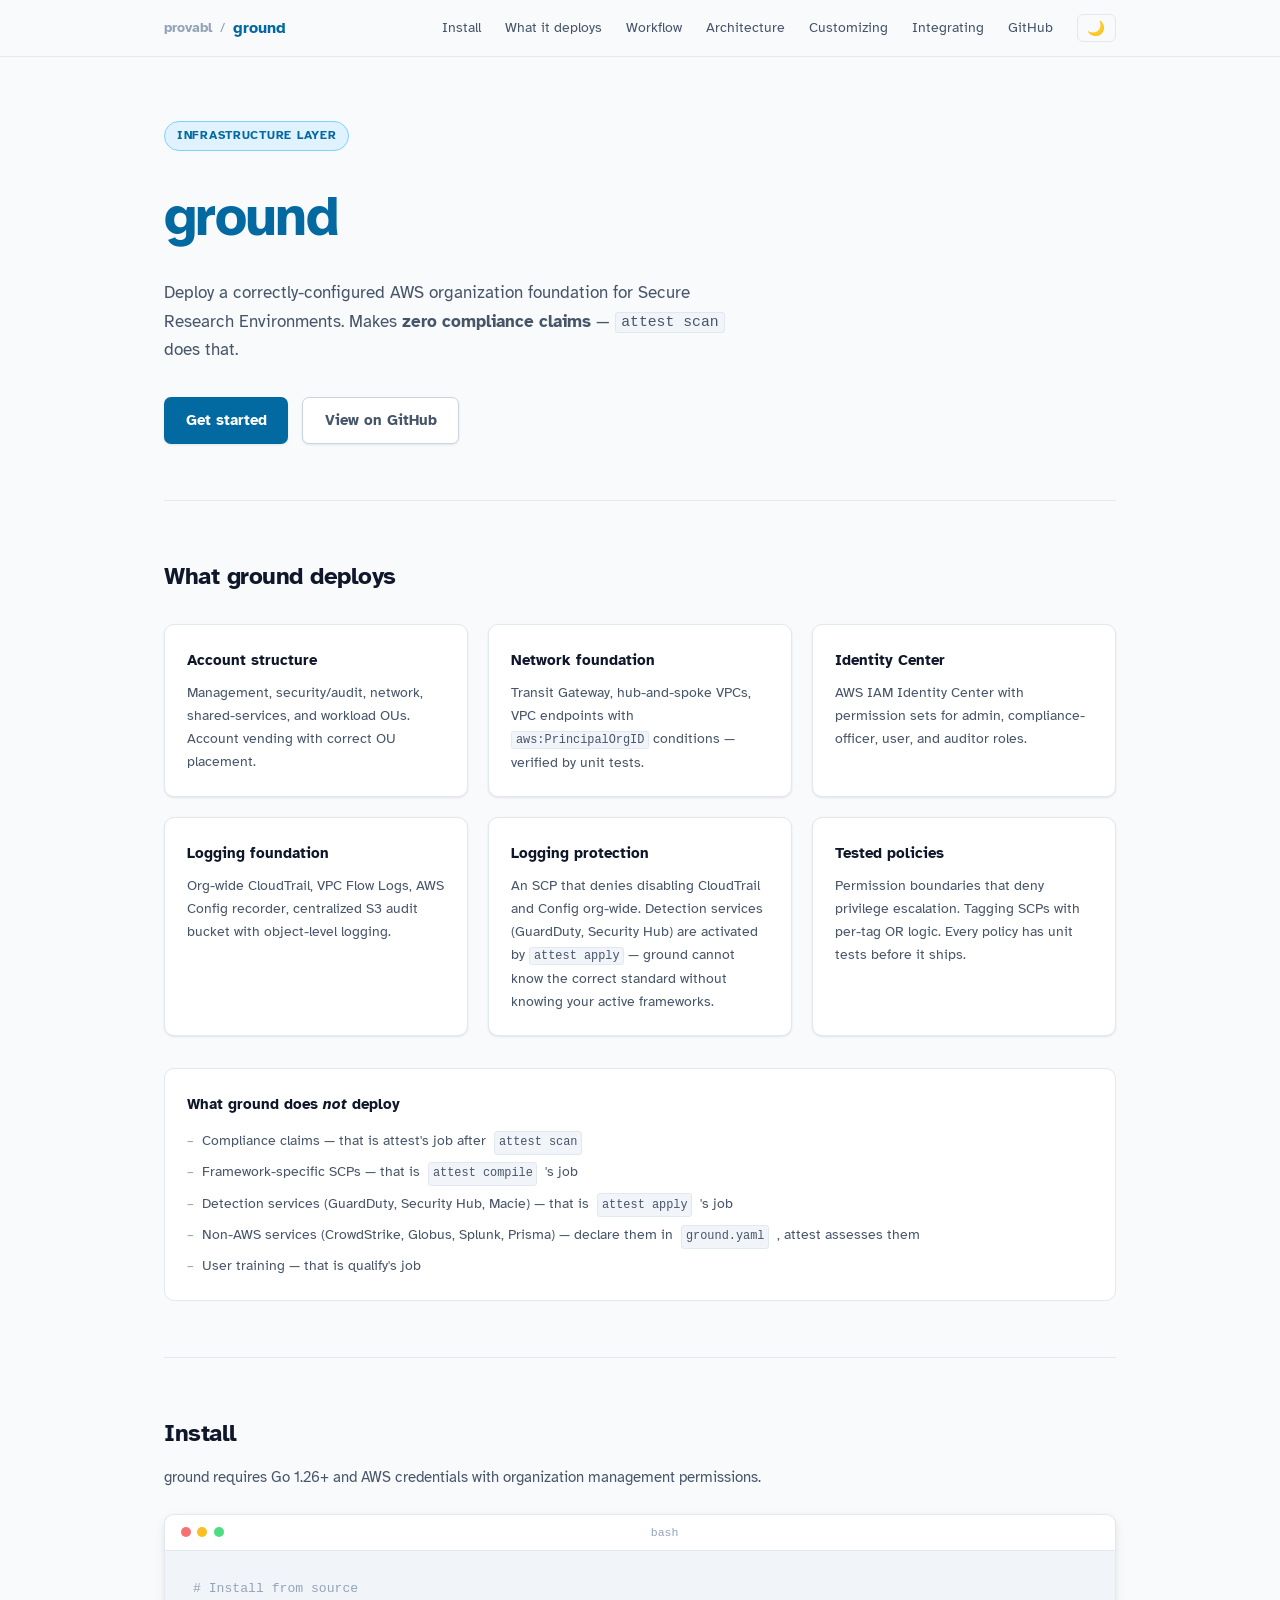
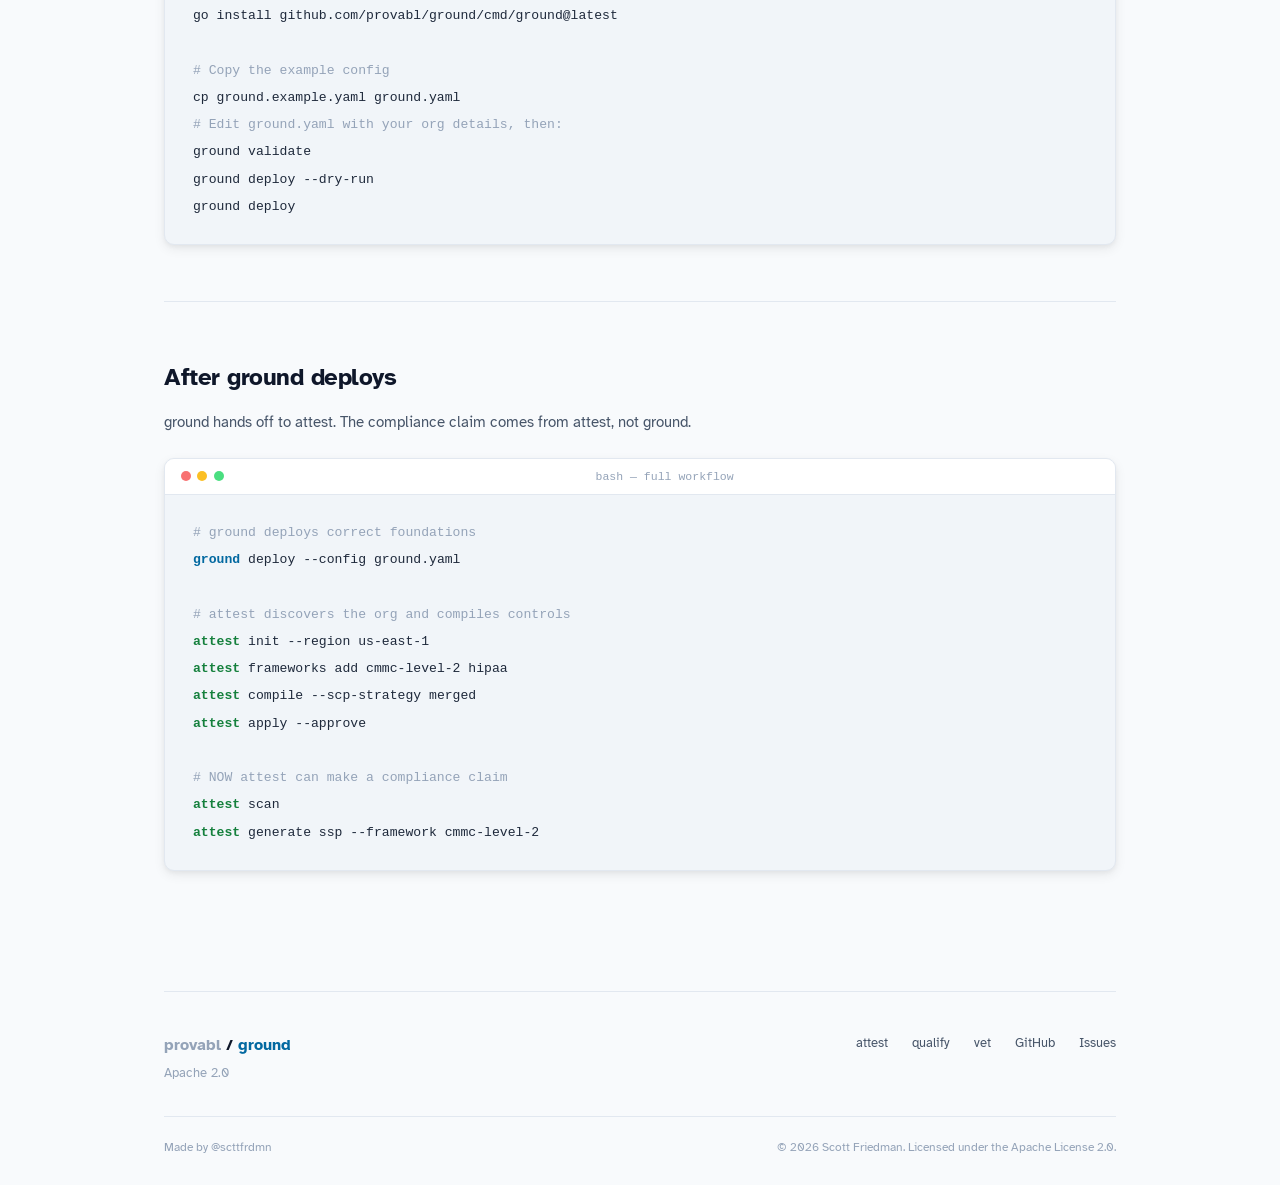
==== commit 94f2cd3a: "refactor: ground deploys structural plumbing only — detection services are attest's job Ground no lo" ====
--- a/docs/index.html
+++ b/docs/index.html
@@ -77,8 +77,8 @@
                         <p>Org-wide CloudTrail, VPC Flow Logs, AWS Config recorder, centralized S3 audit bucket with object-level logging.</p>
                     </div>
                     <div class="deploy-card">
-                        <h3>Security baseline</h3>
-                        <p>GuardDuty, Security Hub, and Macie — all enabled by default across the org. Unlike most templates, these are on, not off.</p>
+                        <h3>Logging protection</h3>
+                        <p>An SCP that denies disabling CloudTrail and Config org-wide. Detection services (GuardDuty, Security Hub) are activated by <code>attest apply</code> — ground cannot know the correct standard without knowing your active frameworks.</p>
                     </div>
                     <div class="deploy-card">
                         <h3>Tested policies</h3>
@@ -90,6 +90,8 @@
                     <ul>
                         <li>Compliance claims — that is attest's job after <code>attest scan</code></li>
                         <li>Framework-specific SCPs — that is <code>attest compile</code>'s job</li>
+                        <li>Detection services (GuardDuty, Security Hub, Macie) — that is <code>attest apply</code>'s job</li>
+                        <li>Non-AWS services (CrowdStrike, Globus, Splunk, Prisma) — declare them in <code>ground.yaml</code>, attest assesses them</li>
                         <li>User training — that is qualify's job</li>
                     </ul>
                 </div>
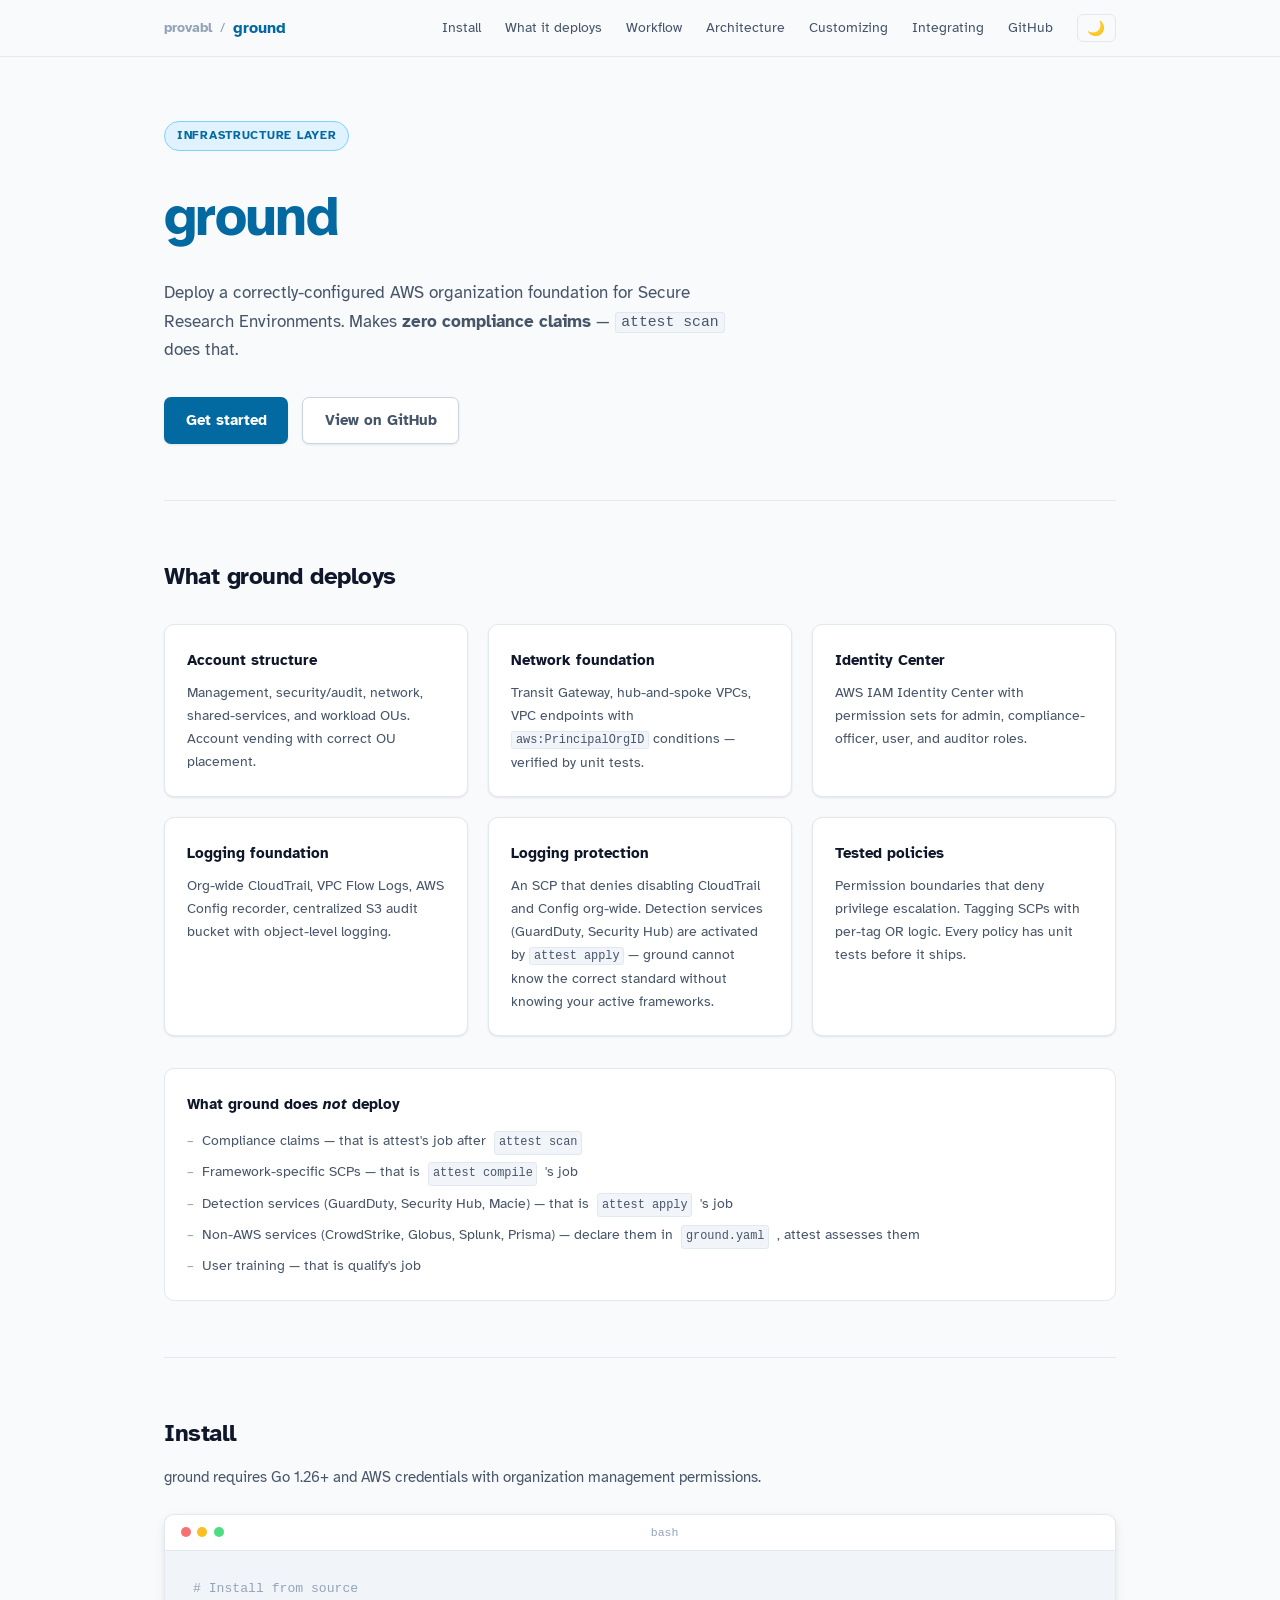
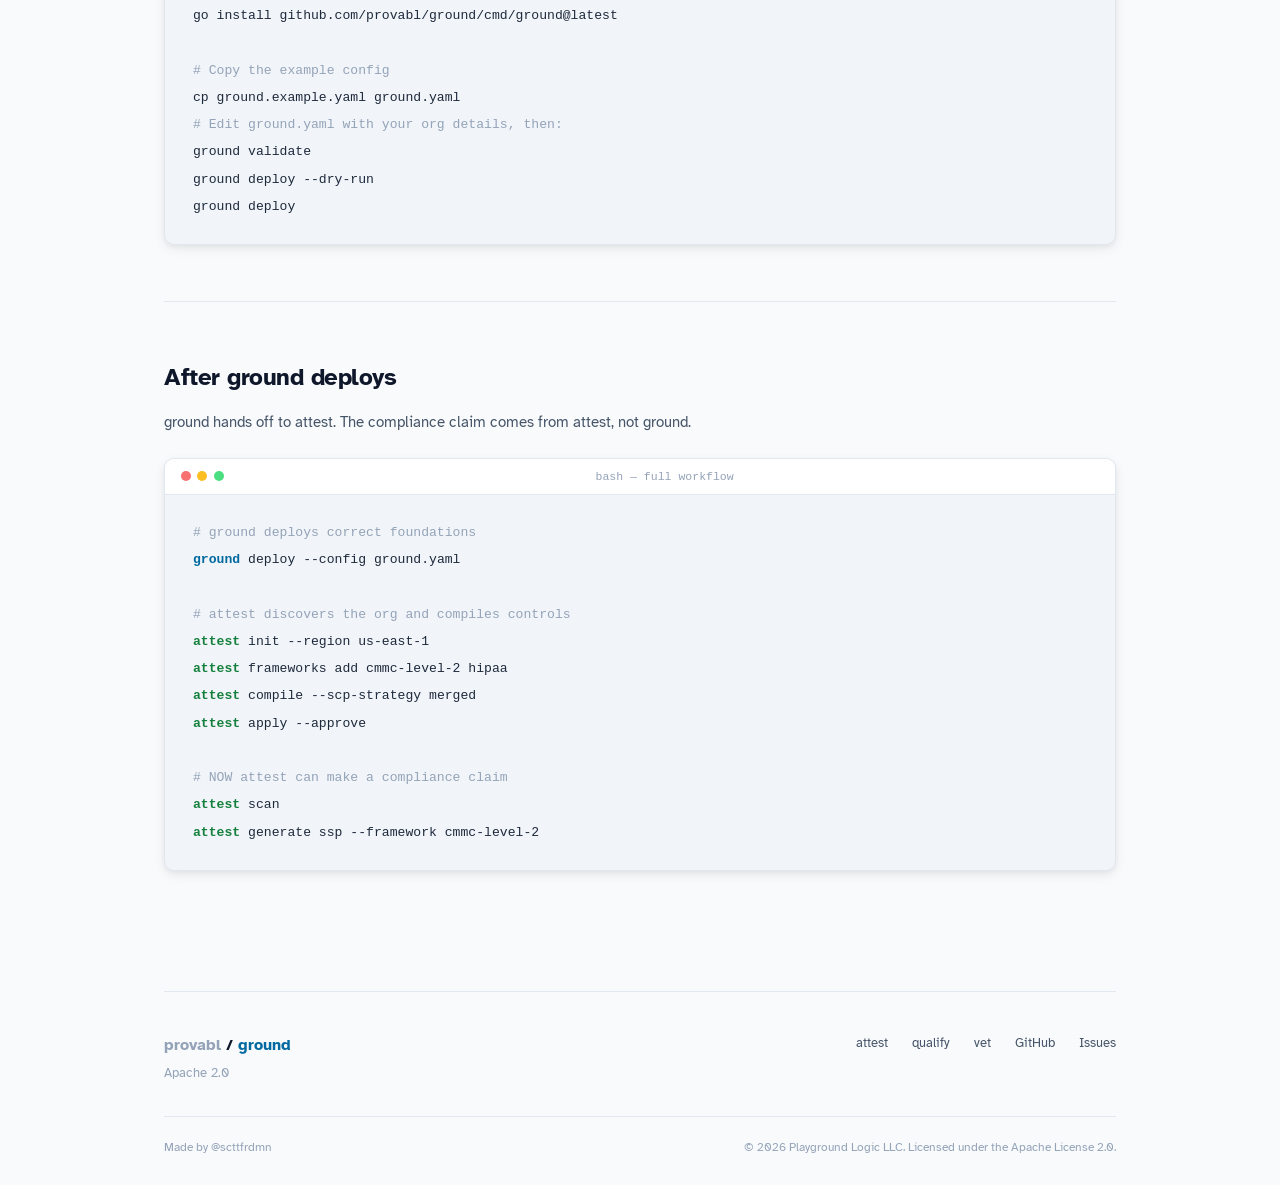
==== commit 8274ac1d: "chore: copyright prose → Playground Logic LLC; note in CHANGELOG Sweep README/docs prose copyright h" ====
--- a/docs/index.html
+++ b/docs/index.html
@@ -163,7 +163,7 @@
             </div>
             <div class="footer-bottom">
                 <span>Made by <a href="https://github.com/scttfrdmn">@scttfrdmn</a></span>
-                <span>© 2026 Scott Friedman. Licensed under the <a href="https://www.apache.org/licenses/LICENSE-2.0" target="_blank" rel="noopener noreferrer">Apache License 2.0</a>.</span>
+                <span>© 2026 Playground Logic LLC. Licensed under the <a href="https://www.apache.org/licenses/LICENSE-2.0" target="_blank" rel="noopener noreferrer">Apache License 2.0</a>.</span>
             </div>
         </footer>
     </div>
--- a/docs/style.css
+++ b/docs/style.css
@@ -139,6 +139,13 @@
 .footer-bottom a { color: var(--text-muted); text-decoration: none; }
 .footer-bottom a:hover { color: var(--text-secondary); }
 
+/* Reference tables (customizing.html) */
+.ref-table { width: 100%; border-collapse: collapse; font-size: 0.88rem; margin: 0.5rem 0; }
+.ref-table th { background: var(--bg-card); border: 1px solid var(--border); padding: 0.5rem 0.75rem; text-align: left; font-weight: 700; color: var(--text-primary); }
+.ref-table td { border: 1px solid var(--border); padding: 0.45rem 0.75rem; color: var(--text-secondary); vertical-align: top; }
+.ref-table tr:nth-child(even) td { background: var(--bg); }
+.ref-table code { font-size: 0.83rem; background: var(--code-bg, #f1f5f9); padding: 0.1em 0.35em; border-radius: 3px; }
+
 @media (max-width: 640px) {
     .nav-links { display: none; flex-direction: column; position: absolute; top: 56px; left: 0; right: 0; background: var(--bg); border-bottom: 1px solid var(--border); padding: 1rem 1.5rem 1.5rem; gap: 1rem; }
     .nav-links.open { display: flex; }
@@ -147,4 +154,6 @@
     .hero-buttons { flex-direction: column; }
     .code-block pre { padding: 1.25rem; }
     .code-block code { font-size: 0.75rem; }
+    .ref-table { font-size: 0.8rem; }
+    .ref-table th, .ref-table td { padding: 0.35rem 0.5rem; }
 }
